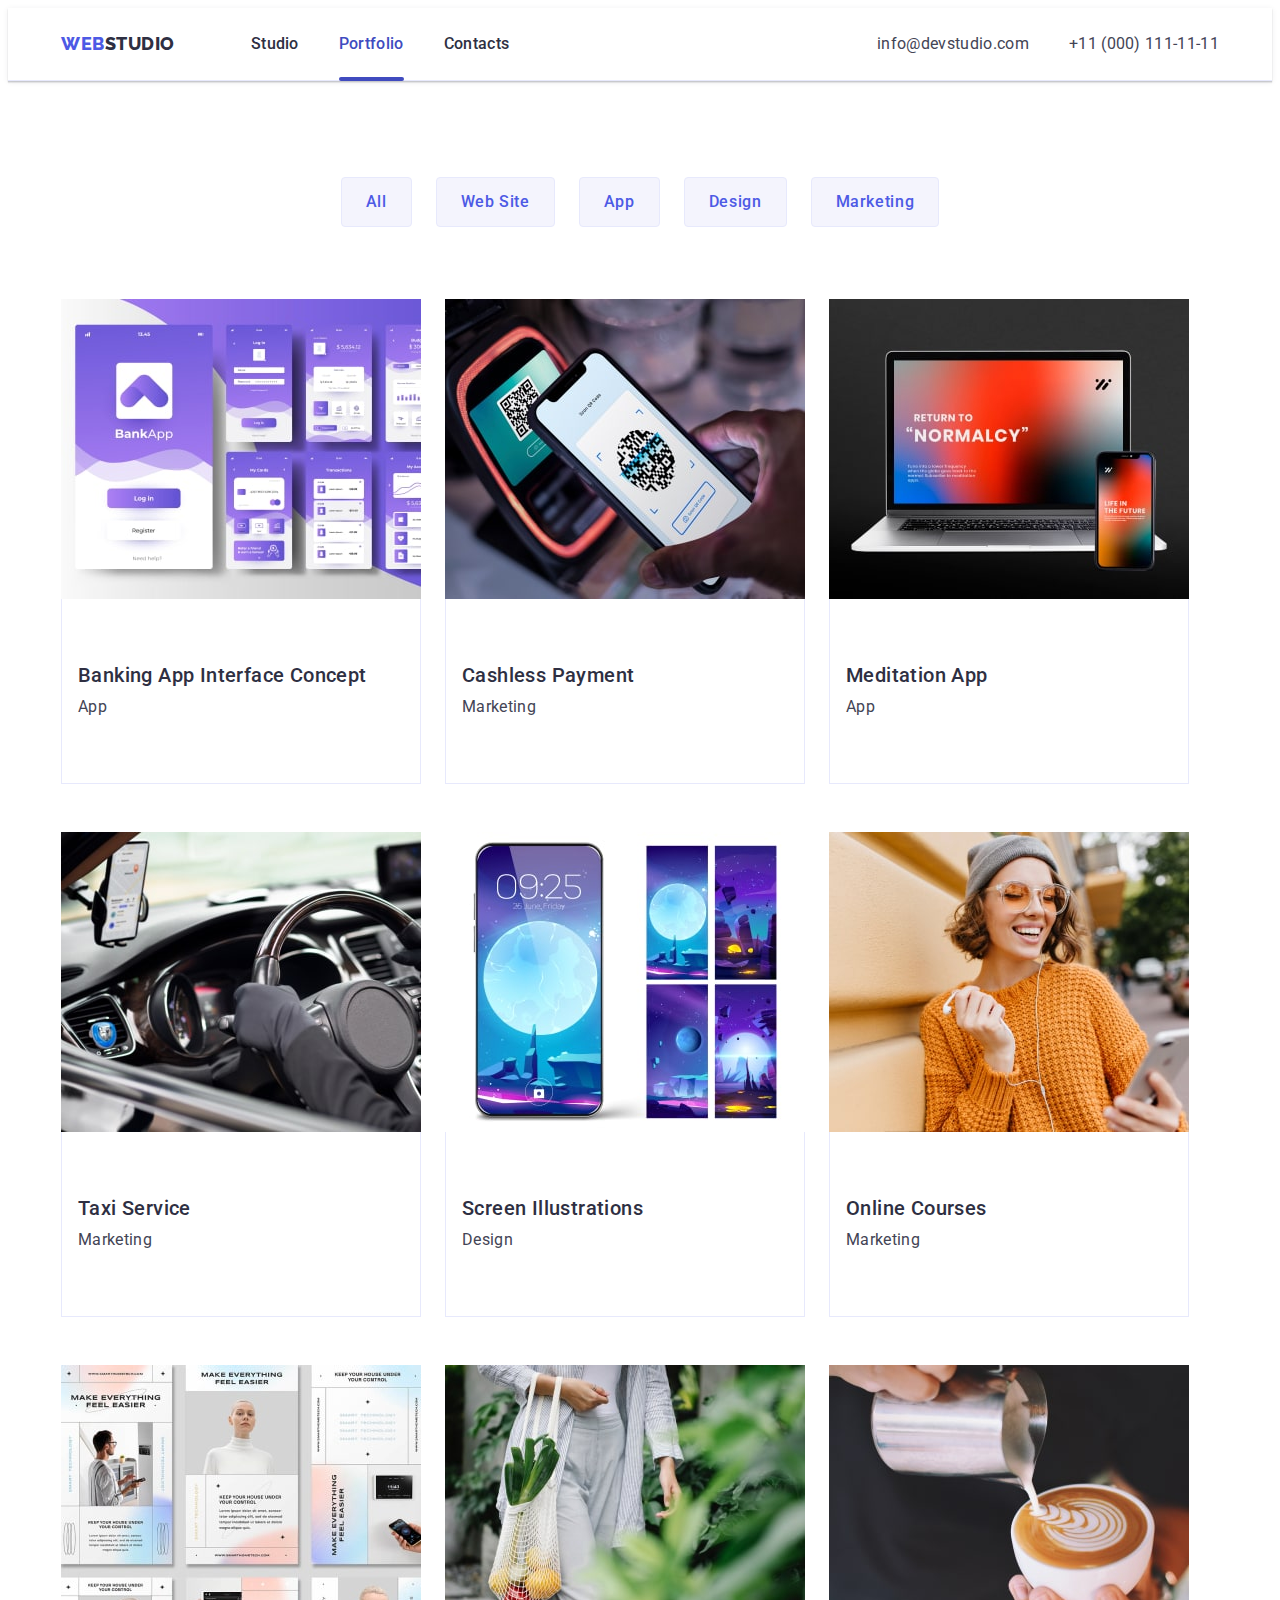
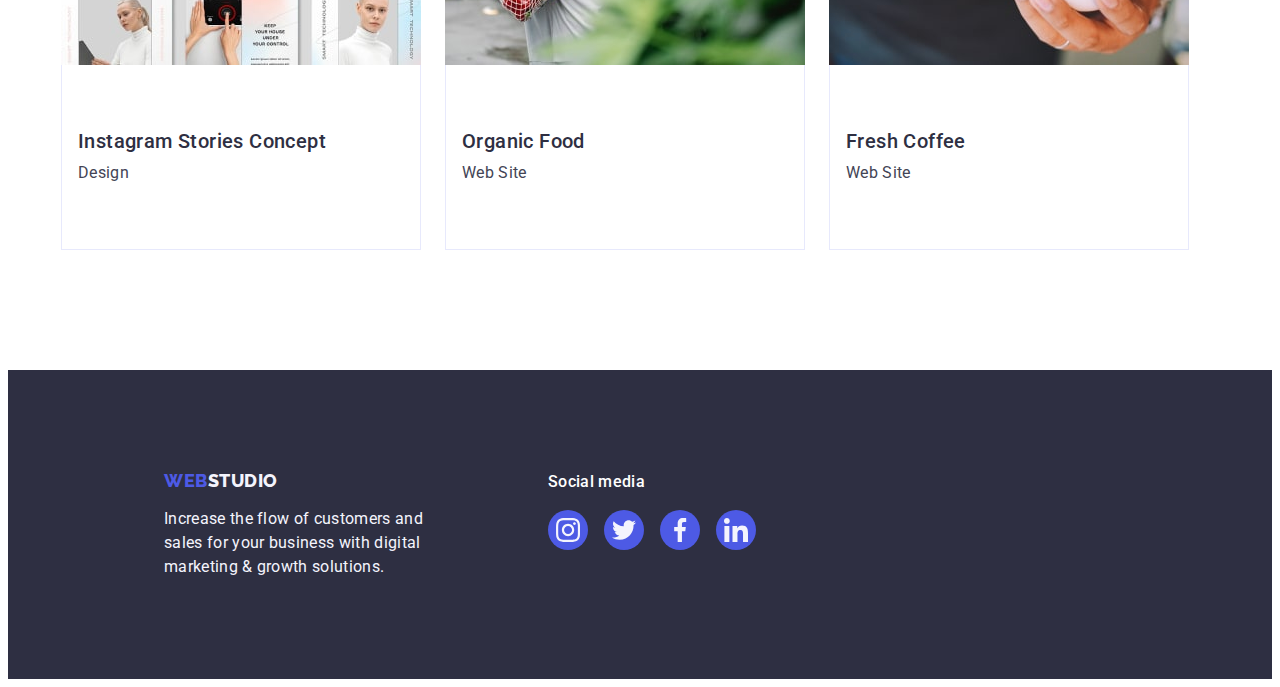
==== portfolio.html @ b650675a "Initial commit" ====
<!DOCTYPE html>
<html lang="en">
  <head>
    <meta charset="UTF-8" />
    <meta name="viewport" content="width=device-width, initial-scale=1.0" />
    <title>Portlofio</title>
    <link rel="preconnect" href="https://fonts.googleapis.com" />
    <link rel="preconnect" href="https://fonts.gstatic.com" crossorigin />
    <link
      rel="stylesheet"
      href="https://cdnjs.cloudflare.com/ajax/libs/modern-normalize/2.0.0/modern-normalize.min.css"
      integrity="sha512-4xo8blKMVCiXpTaLzQSLSw3KFOVPWhm/TRtuPVc4WG6kUgjH6J03IBuG7JZPkcWMxJ5huwaBpOpnwYElP/m6wg=="
      crossorigin="anonymous"
      referrerpolicy="no-referrer"
    />
    <link
      href="https://fonts.googleapis.com/css2?family=Montserrat:wght@400;700&family=Raleway:wght@800&family=Roboto:wght@400;500;700;900&display=swap"
      rel="stylesheet"
    />
    <link rel="stylesheet" href="css/styles.css" />
  </head>
  <body>
    <header class="page-header">
      <div class="container header-container">
        <!-- LOGO -->
        <nav class="header-nav">
          <a href="./index.html" class="link link-logo"
            >Web<span class="logo-style">Studio</span>
          </a>

          <!-- NAVIGATION -->

          <ul class="list list-nav">
            <li>
              <a href="./index.html" class="link list-nav-items">Studio</a>
            </li>
            <li>
              <a href="./portfolio.html" class="link current list-nav-items"
                >Portfolio</a
              >
            </li>
            <li><a href="" class="link list-nav-items">Contacts</a></li>
          </ul>
        </nav>
        <!-- CONTACTS -->
        <address class="header-address">
          <ul class="list list-contacts">
            <li>
              <a href="mailto:info@devstudio.com" class="link list-nav-items"
                >info@devstudio.com</a
              >
            </li>
            <li>
              <a href="tel:+110001111111" class="link list-nav-items"
                >+11 (000) 111-11-11</a
              >
            </li>
          </ul>
        </address>
      </div>
    </header>
    <main>
      <section class="portfolio-section">
        <div class="container">
          <h1 class="visually-hidden">Portfolio</h1>
          <ul class="list portfolio-list">
            <li><button type="button" class="portfolio-button">All</button></li>
            <li>
              <button type="button" class="portfolio-button">Web Site</button>
            </li>
            <li><button type="button" class="portfolio-button">App</button></li>
            <li>
              <button type="button" class="portfolio-button">Design</button>
            </li>
            <li>
              <button type="button" class="portfolio-button">Marketing</button>
            </li>
          </ul>

          <ul class="list portfolio-list-images">
            <li class="portfolio-list-images-item">
              <a href="" class="link portfolio-link">
                <div class="overlay-text-container">
                  <img
                    src="./images/imgcard-8-min.jpg"
                    alt="Banking App Interface Concept"
                    width="360"
                    height="300"
                  />
                  <p class="overlay">
                    14 Stylish and User-Friendly App Design Concepts · Task
                    Manager App · Calorie Tracker App · Exotic Fruit Ecommerce
                    App · Cloud Storage App
                  </p>
                </div>
                <div class="name-category">
                  <h2 class="portfolio-header">
                    Banking App Interface Concept
                  </h2>
                  <p class="portfolio-paragraph">App</p>
                </div>
              </a>
            </li>

            <li class="portfolio-list-images-item">
              <a href="" class="link portfolio-link">
                <div class="overlay-text-container">
                  <img
                    src="./images/imgcard-7-min.jpg"
                    alt="Cashless Payment"
                    width="360"
                    height="300"
                  />
                  <p class="overlay">
                    14 Stylish and User-Friendly App Design Concepts · Task
                    Manager App · Calorie Tracker App · Exotic Fruit Ecommerce
                    App · Cloud Storage App
                  </p>
                </div>
                <div class="name-category">
                  <h2 class="portfolio-header">Cashless Payment</h2>
                  <p class="portfolio-paragraph">Marketing</p>
                </div>
              </a>
            </li>

            <li class="portfolio-list-images-item">
              <a href="" class="link portfolio-link">
                <div class="overlay-text-container">
                  <img
                    src="./images/imgcard-6-min.jpg"
                    alt="Meditation App"
                    width="360"
                    height="300"
                  />
                  <p class="overlay">
                    14 Stylish and User-Friendly App Design Concepts · Task
                    Manager App · Calorie Tracker App · Exotic Fruit Ecommerce
                    App · Cloud Storage App
                  </p>
                </div>
                <div class="name-category">
                  <h2 class="portfolio-header">Meditation App</h2>
                  <p class="portfolio-paragraph">App</p>
                </div>
              </a>
            </li>

            <li class="portfolio-list-images-item">
              <a href="" class="link portfolio-link">
                <div class="overlay-text-container">
                  <img
                    src="./images/imgcard-5-min.jpg"
                    alt="Taxi Service"
                    width="360"
                    height="300"
                  />
                  <p class="overlay">
                    14 Stylish and User-Friendly App Design Concepts · Task
                    Manager App · Calorie Tracker App · Exotic Fruit Ecommerce
                    App · Cloud Storage App
                  </p>
                </div>
                <div class="name-category">
                  <h2 class="portfolio-header">Taxi Service</h2>
                  <p class="portfolio-paragraph">Marketing</p>
                </div>
              </a>
            </li>

            <li class="portfolio-list-images-item">
              <a href="" class="link portfolio-link">
                <div class="overlay-text-container">
                  <img
                    src="./images/imgcard-4-min.jpg"
                    alt="Screen Illustrations"
                    width="360"
                    height="300"
                  />
                  <p class="overlay">
                    14 Stylish and User-Friendly App Design Concepts · Task
                    Manager App · Calorie Tracker App · Exotic Fruit Ecommerce
                    App · Cloud Storage App
                  </p>
                </div>
                <div class="name-category">
                  <h2 class="portfolio-header">Screen Illustrations</h2>
                  <p class="portfolio-paragraph">Design</p>
                </div>
              </a>
            </li>

            <li class="portfolio-list-images-item">
              <a href="" class="link portfolio-link">
                <div class="overlay-text-container">
                  <img
                    src="./images/imgcard-3-min.jpg"
                    alt="Online Courses"
                    width="360"
                    height="300"
                  />
                  <p class="overlay">
                    14 Stylish and User-Friendly App Design Concepts · Task
                    Manager App · Calorie Tracker App · Exotic Fruit Ecommerce
                    App · Cloud Storage App
                  </p>
                </div>
                <div class="name-category">
                  <h2 class="portfolio-header">Online Courses</h2>
                  <p class="portfolio-paragraph">Marketing</p>
                </div>
              </a>
            </li>

            <li class="portfolio-list-images-item">
              <a href="" class="link portfolio-link">
                <div class="overlay-text-container">
                  <img
                    src="./images/imgcard-2-min.jpg"
                    alt="Instagram Stories Concept"
                    width="360"
                    height="300"
                  />
                  <p class="overlay">
                    14 Stylish and User-Friendly App Design Concepts · Task
                    Manager App · Calorie Tracker App · Exotic Fruit Ecommerce
                    App · Cloud Storage App
                  </p>
                </div>
                <div class="name-category">
                  <h2 class="portfolio-header">Instagram Stories Concept</h2>
                  <p class="portfolio-paragraph">Design</p>
                </div>
              </a>
            </li>

            <li class="portfolio-list-images-item">
              <a href="" class="link portfolio-link">
                <div class="overlay-text-container">
                  <img
                    src="./images/imgcard-1-min.jpg"
                    alt="Organic Food"
                    width="360"
                    height="300"
                  />
                  <p class="overlay">
                    14 Stylish and User-Friendly App Design Concepts · Task
                    Manager App · Calorie Tracker App · Exotic Fruit Ecommerce
                    App · Cloud Storage App
                  </p>
                </div>
                <div class="name-category">
                  <h2 class="portfolio-header">Organic Food</h2>
                  <p class="portfolio-paragraph">Web Site</p>
                </div>
              </a>
            </li>

            <li class="portfolio-list-images-item">
              <a href="" class="link portfolio-link">
                <div class="overlay-text-container">
                  <img
                    src="./images/imgcard-min.jpg"
                    alt="Fresh Coffee"
                    width="360"
                    height="300"
                  />
                  <p class="overlay">
                    14 Stylish and User-Friendly App Design Concepts · Task
                    Manager App · Calorie Tracker App · Exotic Fruit Ecommerce
                    App · Cloud Storage App
                  </p>
                </div>
                <div class="name-category">
                  <h2 class="portfolio-header">Fresh Coffee</h2>
                  <p class="portfolio-paragraph">Web Site</p>
                </div>
              </a>
            </li>
          </ul>
        </div>
      </section>
    </main>
    <footer class="page-footer">
      <div class="footer-container-main">
        <div class="footer-flexbox">
          <a href="./index.html" class="link link-logo link-logo-footer"
            >Web<span class="logo-style-footer">Studio</span></a
          >
          <p class="footer-text">
            Increase the flow of customers and sales for your business with
            digital marketing & growth solutions.
          </p>
        </div>

        <div class="socials-footer-container">
          <p class="footer-social-text">Social media</p>
          <ul class="footer-list">
            <li class="footer-list-item">
              <a
                class="footer-list-item-link"
                href="https://instagram.com"
                target="_blank"
              >
                <svg class="social-icon" width="24" height="24">
                  <use href="./images/icons.svg#icon-instagram"></use>
                </svg>
              </a>
            </li>
            <li class="footer-list-item">
              <a
                class="footer-list-item-link"
                href="https://twitter.com"
                target="_blank"
              >
                <svg class="social-icon" width="24" height="24">
                  <use href="./images/icons.svg#icon-twitter"></use>
                </svg>
              </a>
            </li>
            <li class="footer-list-item">
              <a
                class="footer-list-item-link"
                href="https://facebook.com"
                target="_blank"
              >
                <svg class="social-icon" width="24" height="24">
                  <use href="./images/icons.svg#icon-facebook"></use>
                </svg>
              </a>
            </li>
            <li class="footer-list-item">
              <a
                class="footer-list-item-link"
                href="https://linkedin.com"
                target="_blank"
              >
                <svg class="social-icon" width="24" height="24">
                  <use href="./images/icons.svg#icon-linkedin"></use>
                </svg>
              </a>
            </li>
          </ul>
        </div>
      </div>
    </footer>
  </body>
</html>
---- css/styles.css ----
:root {
    --main-text-color: #434455;
    --primary-font: "Roboto", sans-serif;
    --iris: #4D5AE5;
    --navyblue: #2E2F42;
    --slate: #434455;
    --white: #FFF;
    --cloud: #F4F4FD;
    --ocean: #404BBF;
    --lightslate: #8E8F99;
    --green: #31D0AA;
    --dairy: #FCFCFC;
    --navyblue-modal: rgba(46, 47, 66, 0.40);
    --cornflower: #E7E9FC;
}

body {
    font-family: "Roboto", sans-serif;
    color: #434455;
    background-color: var(--white);
}

h1, h2, h3, h4, h5, h6, p, ul, ol {
    padding: 0;
    margin: 0;
}


img {
    display: block;
}

.page-header {
    border-bottom: 1px solid #e7e9fc;
    box-shadow:  0px 2px 1px rgba(46, 47, 66, 0.08), 0px 1px 1px rgba(46, 47, 66, 0.16), 0px 1px 6px rgba(46, 47, 66, 0.08);
}

.container { 
    max-width: 1158px;
    padding-left:  15px;
    padding-right:  15px;
    margin-left: auto;  
    margin-right:  auto;
    padding: 0 15px;
    }

    .abilities-container-main {
        
    }

    .visually-hidden {
        position: absolute;
        width: 1px;
        height: 1px;
        margin: -1px;
        border: 0;
        padding: 0;
        white-space: nowrap;
        clip-path: inset(100%);
        clip: rect(0 0 0 0);
        overflow: hidden;
    }

    .header-container {
        display: flex;

        align-items: center;
        justify-content: space-between;
        padding: 0 15px;

    }
    .header-address {
        gap: 40px;
    }
    .list-nav-items {
        padding: 24px 0;
        transition:  color 250ms cubic-bezier(0.4, 0, 0.2, 1);
    }
    
button {
    font-family: "Roboto", sans-serif;
}
.link {
    text-decoration: none;
    display: inline-block;
}
address {
    font-style: normal;
}
.list {
    list-style: none;
}

button {
    cursor: pointer;
   
}

nav {
    display: flex;
    align-items: center;
}

.hero-button:hover, .hero-button:focus {
    background-color: var(--ocean);
 
    transition-timing-function: cubic-bezier(0.4, 0, 0.2, 1);
}



footer {
    background-color: var(--navyblue);
}


.link-logo {
    display: inline-block;
    font-family: "Raleway", sans-serif;
    color: var(--iris);
    text-transform: uppercase;
    font-size: 18px;
    font-weight: 800;
    line-height: 1.17;
    letter-spacing: 0.03em;
    margin-right: 76px;
    transition: color 250ms cubic-bezier(0.4, 0, 0.2, 1);
}

.link-logo:hover, .link-logo:focus {
    color: var(--ocean);
    
}
.logo-style {
    color: var(--navyblue);
}
.list-nav .link{
    color: var(--navyblue);
    font-size: 16px;
    line-height: 1.5;
    letter-spacing: 0.02em;
    font-weight: 500;
}



.list-nav {
        display: flex;
        align-items: center;
        gap: 40px;
        padding-left: 0; 
       
 
    
}

.list-contacts .link {
    color: var(--slate);
    line-height: 1.5;
    letter-spacing: 0.02em;
}

.link:active{
    color: var(--ocean);
}

.list-nav-items:hover, .list-nav-items:focus{
    color: var(--ocean);
    transition: 250ms;
    transition-timing-function: cubic-bezier(0.4, 0, 0.2, 1);

}

.hero {
    background-color: var(--navyblue);
    background-image: linear-gradient(rgba(46, 47, 66, 0.70),rgba(46, 47, 66, 0.70)),
    url(../images/hero-background.jpg);
    background-repeat: no-repeat;
    background-position: center;
    background-size: cover;
    max-width: 1440px;
    display: flex;
    margin: 0 auto;
    padding: 188px 0;
}
.hero-text {
    color: var(--white);
    font-size: 56px;
    line-height: 1.07;
    letter-spacing: 0.02em;
    text-align: center;
    width: 496px;
    padding-bottom: 48px;
    max-width: 496px;
}

.hero-button {
    color: var(--white);
    background-color: var(--iris);
    font-weight: 500;
    line-height: 1.5;
    letter-spacing: 0.04em;
    font-size: 16px;
    display: block;
padding: 16px 32px;
    margin-left: auto;
    margin-right: auto;
    min-width: 169px;
    height: 56px;
    border: none; 
    border-radius: 4px; 
    transition:  background-color 250ms cubic-bezier(0.4, 0, 0.2, 1); ;
   
    
}

.section-abilities {
    padding: 120px 0;
}
.abilities-list {
    display: flex;
    gap: 24px;
    flex-wrap: wrap;

}

.abilities-list-item {
    flex-basis: calc((100% - 72px) / 4);
}

.main-header {
    color: var(--navyblue);
    font-size: 20px;
    line-height: 1.2;
    letter-spacing: 0.02em;
    font-weight: 500;
    margin-bottom: 8px;
    
}
.list-contacts {

        display: flex;
        align-items: center;
        gap: 40px;
    
    
}

.list-item {
    background-color: var(--white);
    border-radius: 0px 0px 4px 4px; 
    box-shadow: 0px 2px 1px 0px rgba(46, 47, 66, 0.08), 0px 1px 1px 0px rgba(46, 47, 66, 0.16), 0px 1px 6px 0px rgba(46, 47, 66, 0.08);
}

.section-photos {
    padding-bottom: 120px;
}

.photo-list {
    display: flex;
    flex-wrap: wrap;
    gap: 24px;
}
.main-text {
    color: var(--slate);
    font-size: 16px;
    line-height: 1.5;
    letter-spacing: 0.02em;
}

.h-two-headers {
    color: var(--navyblue);
    font-size: 36px;
    line-height: 1.11;
    letter-spacing: 0.02em;
    text-align: center;
    text-transform: capitalize;
    font-weight: 700;
    margin-bottom: 72px;
}

.our-team {
    background-color: var(--cloud);
    padding: 120px 0;
}

.h-our-team {
}

.our-team-list{
    display: flex;
    flex-wrap: wrap;
    gap: 24px;
    flex-basis: calc((100% - 72px) / 4);
}

.name-role {
    padding: 32px 0;
   
}
.our-team-card-names {
    color: var(--navyblue);
    font-size: 20px;
    line-height: 1.2;
    letter-spacing: 0.02em;
    text-align: center;
    font-weight: 500;
    margin-bottom: 8px
}
.our-team-card-role {
    color: var(--slate);
    font-size: 16px;
    line-height: 1.5;
    letter-spacing: 0.02em;
    text-align: center;
}

.footer-text {
    color: var(--cloud);
    font-size: 16px;
    
    line-height: 1.5;
    letter-spacing: 0.02em;
    width: 264px;
 
}

.footer-social-text {
    color: var(--white);
    font-size: 16px;
    font-weight: 500;
    line-height: 1.5;
    letter-spacing: 0.02em;
    margin-bottom: 16px;
}

.page-footer {
    padding-top: 101.5px;
    justify-content: flex-start;
    padding: 100px 0;
   
}

.link-logo-footer {
    display: inline-block;
    margin-bottom: 16px;
}

.footer-container{
    display: flex;
 
}

.footer-container-main {
    display: flex;
    align-items: baseline;
    margin-right: 120px;
    margin-left: 156px;

}
.logo-style-footer {
    color: var(--cloud);
    font-family: "Raleway", sans-serif;
    font-weight: 800;
}

.portfolio-button {
    background-color: var(--cloud);
    color: var(--iris);
    font-size: 16px;
    line-height: 1.5;
    letter-spacing: 0.04em;
    font-weight: 500;
    padding: 12px 24px;
justify-content: center;
align-items: center;
border: 1px solid #e7e9fc;
border-radius: 4px; 
transition: color 250ms cubic-bezier(0.4, 0, 0.2, 1), background-color 250ms cubic-bezier(0.4, 0, 0.2, 1), border-color 250ms cubic-bezier(0.4, 0, 0.2, 1), box-shadow 250ms cubic-bezier(0.4, 0, 0.2, 1);

}

.portfolio-button:hover , .portfolio-button:focus{
    color: var(--white);
    background-color: var(--ocean);
    border: 1px solid transparent;
    box-shadow: 0px 2px 2px 0px rgba(0, 0, 0, 0.12), 0px 2px 1px 0px rgba(0, 0, 0, 0.08), 0px 3px 1px 0px rgba(0, 0, 0, 0.10);
}
.portfolio-header {
    color: var(--navyblue);
    font-size: 20px;
    font-weight: 500;
    line-height: 1.2;
    letter-spacing: 0.02em;
    margin-top: 32px;
    margin-bottom: 8px;
 
}

.portfolio-paragraph {
    color: var(--slate);
    font-size: 16px;
    line-height: 1.5;
    letter-spacing: 0.02em;
    margin-bottom: 32px;
}

.portfolio-section {
    padding-top: 96px; padding-bottom: 120px;
}


.portfolio-list {
    display: flex;
    gap: 24px;
    justify-content: center;
    margin-bottom: 72px;
}

.name-category {
    padding: 32px 16px;
    border: 1px solid #e7e9fc; 
    border-top: none; 
}
.portfolio-list-images {
    display: flex;
    flex-wrap: wrap;
    flex-basis: calc((100% - 144px) / 9);
    gap: 24px;
    row-gap: 48px; 
}

.customers-list {
    display: flex;
    align-content: center;
    justify-content: center;
    gap: 24px;
    list-style: none;

}

.customers-list-item {
    width: calc((100% - 120px) / 6);
    height: 88px;
}

.icon-box {
    display: flex;
    align-items: center;
    justify-content: center;
    border-radius: 4px;
    border: 1px solid var(--lightslate);
    padding: 16px 32px;
    transition: 250ms;
    width: 100%;
    color: #8e8f99;
    height: 100%;
    transition: border-color 250ms cubic-bezier(0.4, 0, 0.2, 1), color 250ms cubic-bezier(0.4, 0, 0.2, 1) ;
    
}




.icon-box:hover {
    border-color: var(--ocean);
    color: #404bbf;
 
  
}

.icon-box:focus {
    border-color: var(--ocean);
    color: #404bbf;
}
.svg-icon {
    fill: currentColor;
    transition: 250ms;
}

.customers-section {
    padding-top: 120px;
    padding-bottom: 120px;
}

.social-icon-list {
    display: flex;
    list-style: none;
    justify-content: center;
    align-items: center;
    gap: 24px;
    padding-top: 8px;

}

.list-item {
    list-style: none;
}
.social-icon-list-item {
    width: 40px;
    height: 40px;
}

.social-icon-list-link{
    display: flex;
    width: 100%;
height: 100%;
align-items: center;
justify-content: center;
border-radius: 50%;
background-color: var(--iris);
  transition: 250ms;
  transition-property: background-color;
}

.social-icon {

  fill: var(--cloud);
}

.social-icon-list-link:hover, .social-icon-list-link:focus {
    background-color: var(--ocean);
    transition-timing-function: cubic-bezier(0.4, 0, 0.2, 1);

  
}

.footer-list-item-link:hover, .footer-list-item-link:focus {
    background: var(--green);
    transition-timing-function: cubic-bezier(0.4, 0, 0.2, 1);
}

.abilities-container {
    display: flex;
        align-items: center;
        justify-content: center;
    position: relative;
    border-radius: 4px;
    background-color: var(--cloud);
    width: 264px;
    height: 112px;
    margin-bottom: 8px;
    gap: 24px;
}

.abilities-icon {
    position: absolute;
    top: 50%;
    left: 50%;
    transform: translate(-50%, -50%);
}

.list-nav .current {
    position: relative;
    color: var(--ocean, #404BBF);
}

.list-nav-items.current::after{
    content: "";
    display: block;
    width: 100%;
    height: 4px;
    
    border-radius: 2px;
    background-color: var(--ocean);
     
    position: absolute;
    bottom: -1px;
    left: 0;
  

     
}

.socials-footer-container {
    display: flex;
    flex-direction: column;
}

.footer-list {
    display: flex;
    list-style: none;
    
    gap: 16px;
}
.footer-flexbox{

   margin-right: 120px;
}

.footer-list-item {
    width: 40px;
    height: 40px;

}

.footer-list-item-link {
    display: flex;
    width: 100%;
    align-items: center;
    justify-content: center;
    height: 100%;
    background-color: var(--iris);
    border-radius: 50%;
    transition: background-color 250ms cubic-bezier(0.4, 0, 0.2, 1);
}
.footer-social-text {
    color: var(--white, #FFF);

/* Body Medium */
font-family: Roboto;
font-size: 16px;
font-style: normal;
font-weight: 500;
line-height: 1.5; /* 150% */
letter-spacing: 0.02em;

}

.overlay-text-container {
    position: relative;
    overflow: hidden;
    
}

.overlay {
    position: absolute;
    
    top: 0;
    padding: 40px 32px;;
    left: 0;
    width: 100%;
    height: 100%;
    background-color: var(--iris);
    color: var(--cloud, #F4F4FD);
    transform: translateY(100%);
    font-family: Roboto;
    font-size: 16px;
    font-style: normal;
    font-weight: 400;
    line-height: 1.5; /* 150% */
    letter-spacing: 0.02em;
    transition: transform 250ms cubic-bezier(0.4, 0, 0.2, 1);
}

.portfolio-link:hover .overlay {
    transform: translateY(0);
}

.portfolio-link:focus .overlay {
    transform: translateY(0);
}
.portfolio-link {
    display: block;
    transition: box-shadow 250ms cubic-bezier(0.4, 0, 0.2, 1);
}
.portfolio-link:hover, .portfolio-link:focus {
    box-shadow: 0px 2px 1px 0px rgba(46, 47, 66, 0.08), 0px 1px 1px 0px rgba(46, 47, 66, 0.16), 0px 1px 6px 0px rgba(46, 47, 66, 0.08);
}

.portfolio-list-images-item {}

/* Modal Window */

.backdrop {
    position: fixed;
    top: 0;
    left: 0;
    width: 100%;
    height: 100%;
    background-color: var(--navyblue-modal);
    transition: opacity 250ms cubic-bezier(0.4, 0, 0.2, 1), visibility 250ms cubic-bezier(0.4, 0, 0.2, 1);
}

.backdrop.is-hidden {
    opacity: 0;
    pointer-events: none;
    visibility: hidden;
}

.backdrop.is-hidden .modal {
    transform: translate(-50%, -70%);
    opacity: 0;
}
.modal {
    width: 408px;
    min-height: 584px;
    position: absolute;
    top: 50%;
    left: 50%;
    opacity: 1;
    transform: translate(-50%, -50%) scale(1);
    border-radius: 4px;
    background: var(--dairy);
    transition: transform 250ms cubic-bezier(0.4, 0, 0.2, 1) ;
    box-shadow: 0px 1px 1px rgba(0, 0, 0, 0.14), 0px 1px 3px rgba(0, 0, 0, 0.12), 0px 2px 1px rgba(0, 0, 0, 0.2); 


}

.circle-button {
    display: flex;
    align-items: center;
    justify-content: center;
    position: absolute;
    top: 24px;
    right: 24px;
    background-color: var(--cornflower);
    border: 1px rgba(0, 0, 0, 0.10);;
    width: 24px;
height: 24px;
border-radius: 50%;

}
.modal-btn {
    display: flex;
    align-items: center;
    justify-content: center;
    position: absolute;
    top: 24px;
    right: 24px;
    width: 24px;
    height: 24px;
    border-radius: 50%;
    background-color: #e7e9fc;
    border: 1px solid rgba(0,0,0,0.1);
    padding: 0;
    cursor: pointer;
    transition: background-color 250ms cubic-bezier(0.4, 0, 0.2, 1), border 250ms cubic-bezier(0.4, 0, 0.2, 1); 
}




.modal-btn:hover , .modal-btn:focus {
    background-color: var(--ocean);
    border: none;
} 

.modal-btn-icon {
    transition: fill 250ms cubic-bezier(0.4, 0, 0.2, 1);;
}
.modal-btn:hover .modal-btn-icon , .modal-btn:focus .modal-btn-icon{
    fill: #FFF;
}
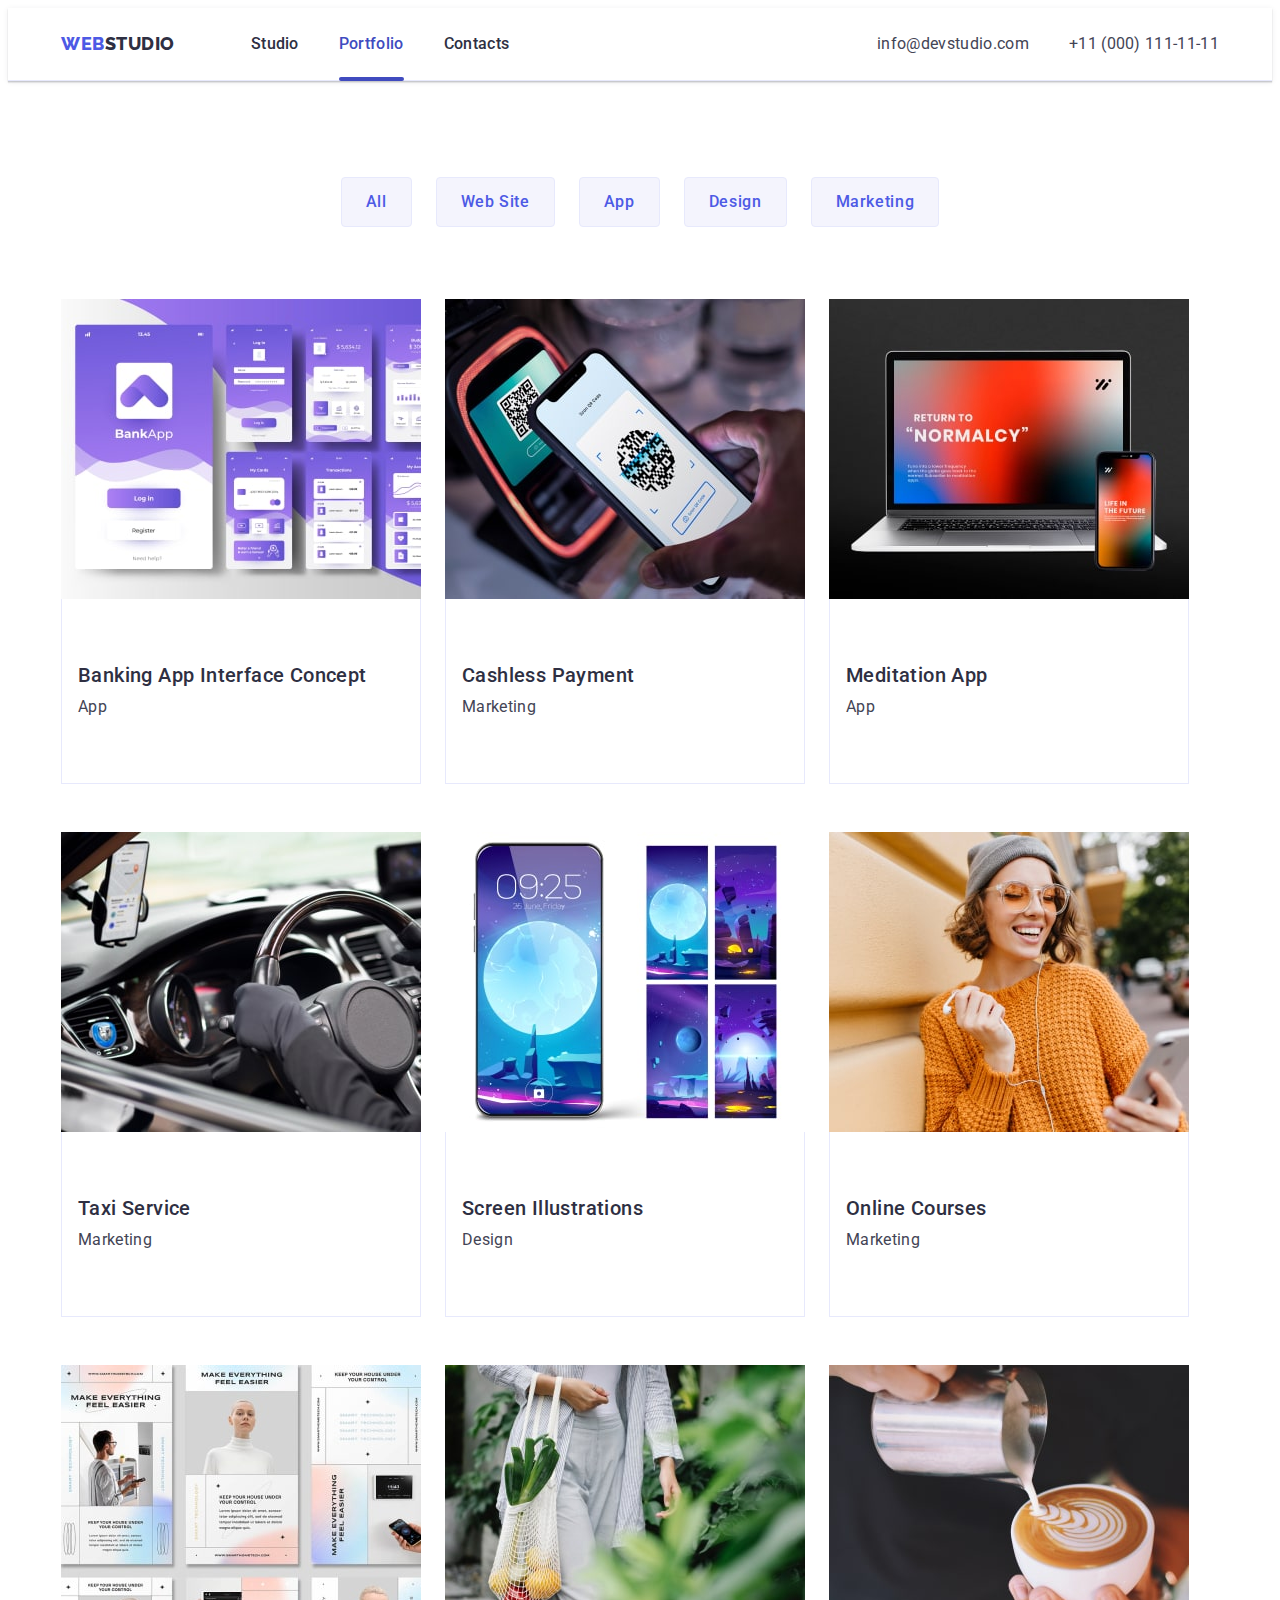
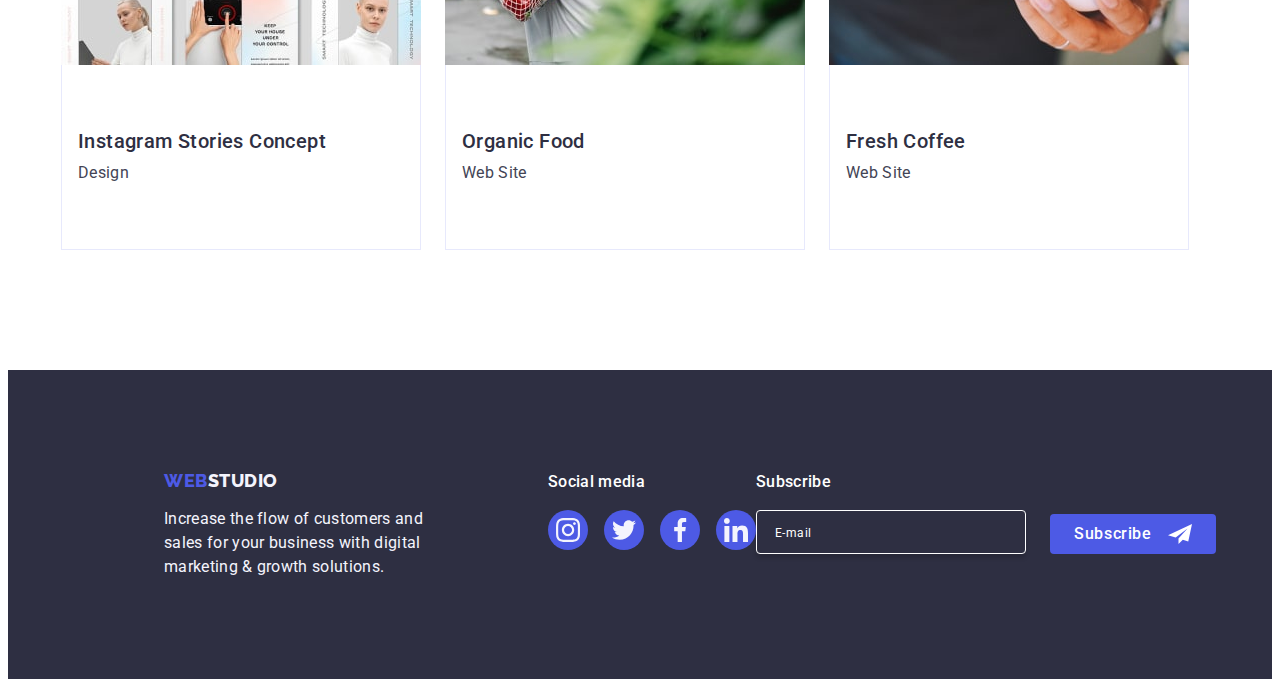
==== commit 8e8ca837: "forms made" ====
--- a/portfolio.html
+++ b/portfolio.html
@@ -342,6 +342,27 @@
             </li>
           </ul>
         </div>
+        <form class="footer-form" name="footer-form">
+          <div>
+            <label class="label-footer"
+              >Subscribe
+              <input
+                class="input-footer"
+                type="email"
+                placeholder="E-mail"
+                id="form-input-footer"
+              />
+            </label>
+          </div>
+          <div>
+            <button class="footer-form-button" type="submit">
+              Subscribe
+              <svg class="telegram-icon-svg" width="24" height="24">
+                <use href="./images/icons.svg#telegram-icon"></use>
+              </svg>
+            </button>
+          </div>
+        </form>
       </div>
     </footer>
   </body>
--- a/css/styles.css
+++ b/css/styles.css
@@ -742,4 +742,248 @@
 }
 .modal-btn:hover .modal-btn-icon , .modal-btn:focus .modal-btn-icon{
     fill: #FFF;
-}+}
+
+.footer-form-button {
+    display: flex;
+    border: none;
+    padding: 8px 24px;
+justify-content: center;
+align-items: center;
+gap: 16px;
+border-radius: 4px;
+background: var(--iris, #4D5AE5);
+color: var(--white, #FFF);
+text-align: center;
+
+/* Button Text */
+font-family: Roboto;
+font-size: 16px;
+font-style: normal;
+font-weight: 500;
+line-height: 24px; /* 150% */
+letter-spacing: 0.64px;
+
+}
+
+.label-footer {
+    color: var(--white, #FFF);
+
+/* Body Medium */
+font-family: Roboto;
+font-size: 16px;
+font-style: normal;
+font-weight: 500;
+line-height: 24px; /* 150% */
+letter-spacing: 0.32px;
+display: flex;
+flex-direction: column;
+}
+
+.input-footer {
+    border-radius: 4px;
+    margin-top: 16px;
+border: 1px solid var(--white, #FFF);
+box-shadow: 0px 4px 4px 0px rgba(0, 0, 0, 0.15);
+background: transparent;
+    width: 264px;
+height: 40px;
+
+}
+
+.input-footer::placeholder {
+    color: var(--white, #FFF);
+font-family: Roboto;
+font-size: 12px;
+font-style: normal;
+font-weight: 400;
+line-height: 24px; /* 200% */
+letter-spacing: 0.48px;
+padding-left: 16px;
+padding-top: ;
+}
+
+.footer-form {
+    margin-left: auto;
+    display: flex;
+    align-items: flex-end;
+    gap: 24px;
+}
+
+.modal-h {
+    color: var(--navyblue, #2E2F42);
+text-align: center;
+margin-bottom: 16px;
+display: flex;
+align-items: center;
+justify-content: center;
+
+/* Body Medium */
+font-family: Roboto;
+font-size: 16px;
+font-style: normal;
+font-weight: 500;
+line-height: 1.5; /* 150% */
+letter-spacing: 0.32px;
+}
+
+.modal-form-input {
+  
+    border-radius: 4px;
+    border: 1px solid var(--navyblue-modal, rgba(46, 47, 66, 0.40));
+    width: 100%;
+height: 40px;
+margin-top: 4px;
+margin-bottom: 8px;
+padding-left: 38px;
+transition: border-color 250ms cubic-bezier(0.4, 0, 0.2, 1);
+
+}
+
+.modal-form-input:focus {
+    border-color: var(--iris);
+    outline: none;
+}
+.modal-form-textarea {
+    width: 100%;
+    height: 120px;
+    padding-left: 16px;
+    
+    padding-top: 8px;
+    border-radius: 4px;
+    margin-top: 4px;
+    font-size: 12px;
+    margin-bottom: 16px;
+    transition: border-color 250ms cubic-bezier(0.4, 0, 0.2, 1);
+
+line-height: 14px; /* 116.667% */
+letter-spacing: 0.48px;
+    border: 1px solid var(--navyblue-modal, rgba(46, 47, 66, 0.40));
+    resize: none;
+}
+
+.modal-form-textarea:focus {
+    border-color: var(--iris);
+
+    outline: none;
+}
+.modal-form-textarea::placeholder {
+    color: var(--navyblue-modal, rgba(46, 47, 66, 0.40));
+
+}
+.modal-form-container {
+    padding: 24px;
+    padding-top: 72px;
+}
+
+.modal-form-label {
+    margin-bottom: 4px;
+    color: var(--lightslate, #8E8F99);
+
+/* Small Text */
+
+font-size: 12px;
+
+
+line-height: 14px; /* 116.667% */
+letter-spacing: 0.48px;
+}
+
+.modal-form-icon {
+    position: absolute;
+    top: 50%;
+    left: 0;
+   transform: translateX(16px) translateY(-50%);
+   pointer-events: none;
+   transition: fill 250ms cubic-bezier(0.4, 0, 0.2, 1);;
+    
+}
+
+.modal-form-field {
+    position: relative;
+}
+.modal-form-desc {
+    color: var(--lightslate, #8E8F99);
+
+/* Small Text */
+font-family: Roboto;
+font-size: 12px;
+line-height: 14px; /* 116.667% */
+letter-spacing: 0.48px;
+}
+.privacy-link {
+    color: var(--iris, #4D5AE5);
+
+/* Link Text */
+font-family: Roboto;
+font-size: 12px;
+line-height: 16px;
+letter-spacing: 0.48px;
+text-decoration-line: underline;
+}
+
+.modal-form-agreement {
+    align-items: center;
+    justify-content: center;
+   
+}
+
+.modal-form-button {
+    display: block;
+    margin-top: 24px;
+    margin-left: auto;
+    margin-right: auto;
+    border-radius: 4px;
+background: var(--iris, #4D5AE5);
+box-shadow: 0px 4px 4px 0px rgba(0, 0, 0, 0.15);
+padding: 16px 32px;
+border: none;
+color: var(--white);
+font-family: Roboto;
+font-size: 16px;
+font-weight: 500;
+line-height: 24px; /* 150% */
+letter-spacing: 0.64px;
+text-align: center;
+transition:  background-color 250ms cubic-bezier(0.4, 0, 0.2, 1); 
+
+}
+
+.modal-form-button:hover, .modal-form-button:focus {
+    background-color: var(--ocean);
+ 
+}
+
+.modal-form-input:focus + .modal-form-icon {
+    fill: var(--iris);
+
+    outline: none;
+}
+
+.checkbox-modal {
+   
+}
+
+.agreement-checkbox {
+    display: inline-flex;
+    align-items: center;
+    justify-content: center;
+    border: 1px solid var(--navyblue-modal);
+    border-radius: 2px;
+    width: 16px;
+height: 16px;
+color: transparent;
+margin-right: 5px;
+transition:  background-color 250ms cubic-bezier(0.4, 0, 0.2, 1), border-color cubic-bezier(0.4, 0, 0.2, 1) , color cubic-bezier(0.4, 0, 0.2, 1); 
+}
+
+.agreement-checkbox-item {
+   fill: currentColor;
+}
+
+input[type="checkbox"]:checked + .agreement-checkbox {
+    border-color: var(--ocean);
+    background-color: var(--ocean);
+    color: var(--white);
+}
+
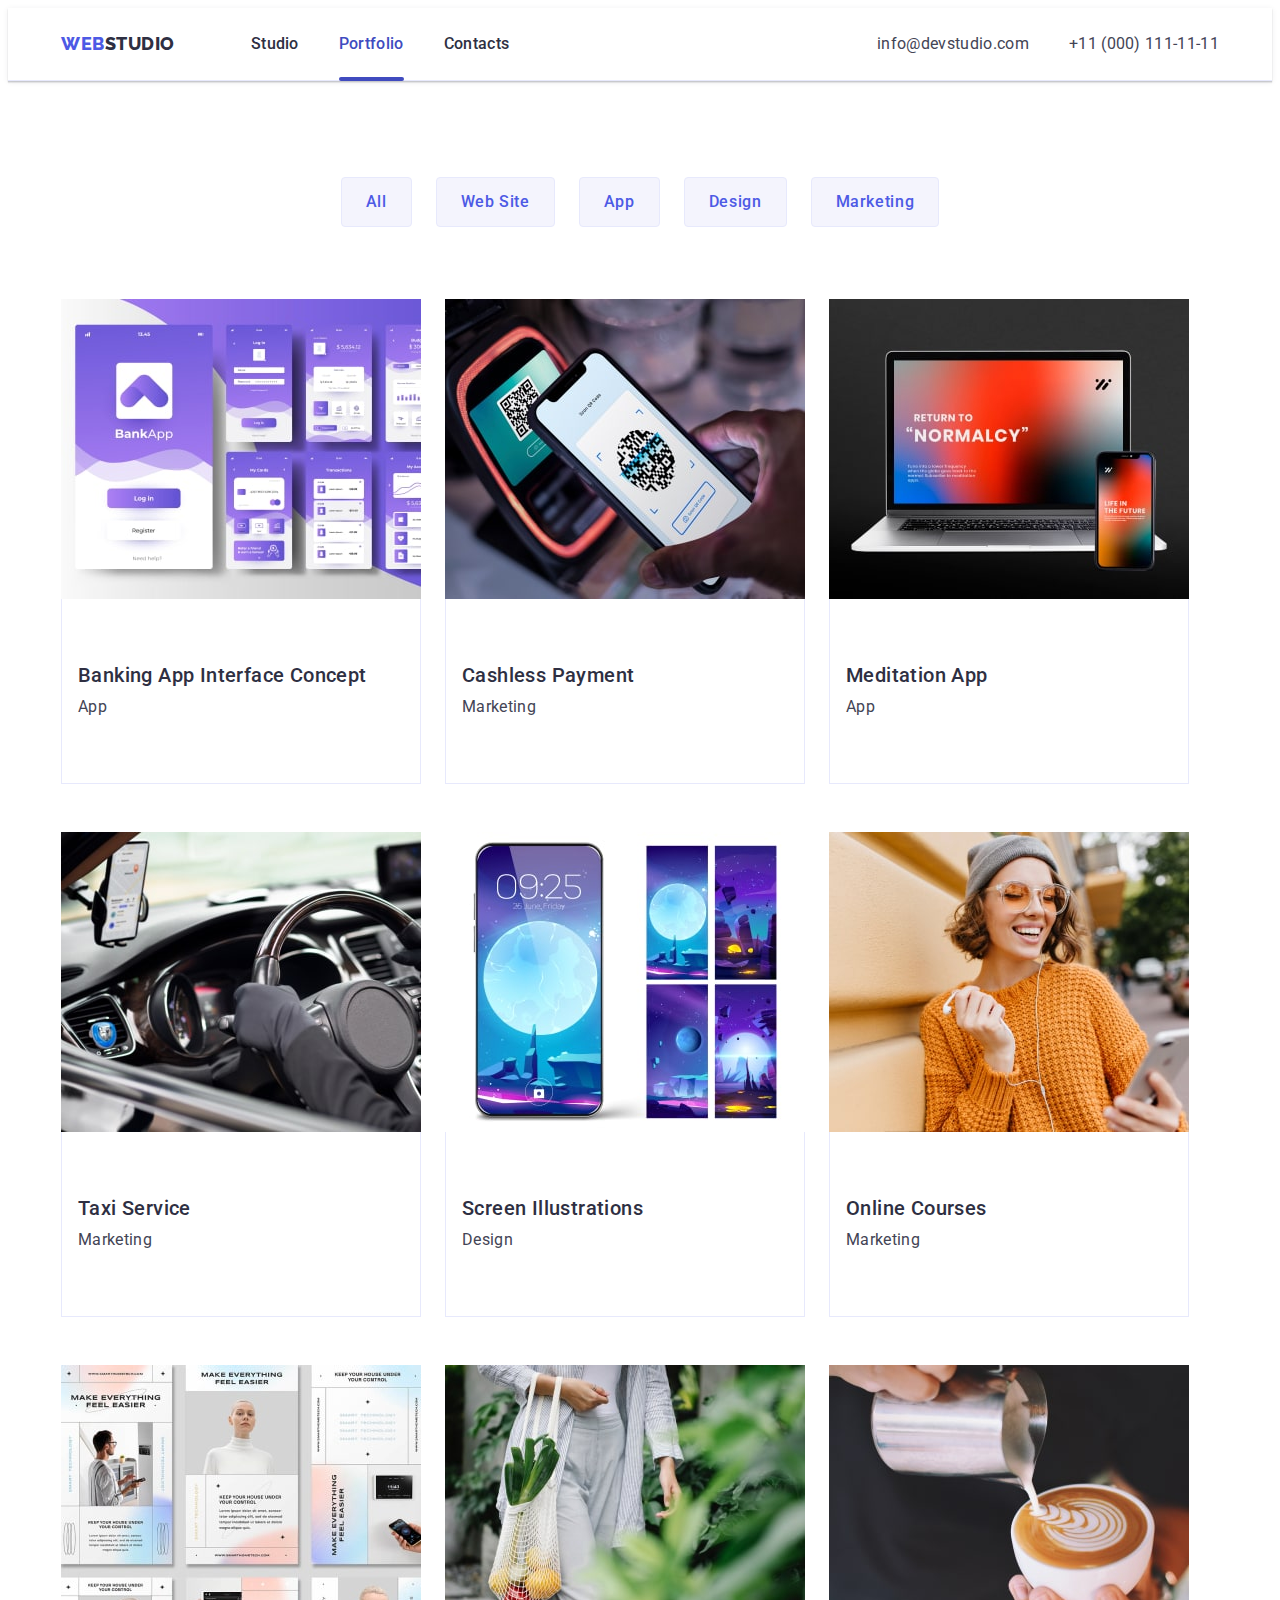
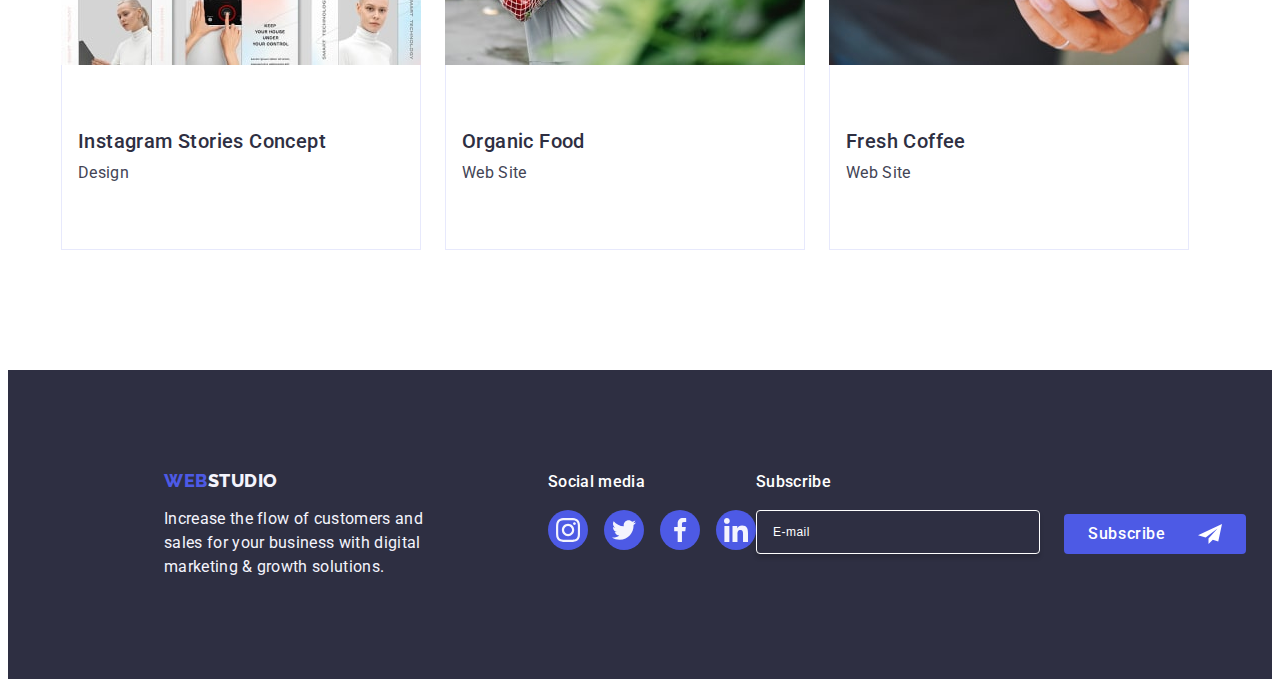
==== commit 08748b91: "fixed bcs of autocheck" ====
--- a/portfolio.html
+++ b/portfolio.html
@@ -342,27 +342,27 @@
             </li>
           </ul>
         </div>
-        <form class="footer-form" name="footer-form">
-          <div>
-            <label class="label-footer"
-              >Subscribe
+        <div class="footer-form">
+          <p class="label-footer">Subscribe</p>
+
+          <form class="footer-form-tag">
+            <label class="footer-label">
               <input
                 class="input-footer"
                 type="email"
                 placeholder="E-mail"
+                name="user_email_subscribe"
                 id="form-input-footer"
               />
+              <button class="footer-form-button" type="submit">
+                Subscribe
+                <svg class="telegram-icon-svg" width="24" height="24">
+                  <use href="./images/icons.svg#telegram-icon"></use>
+                </svg>
+              </button>
             </label>
-          </div>
-          <div>
-            <button class="footer-form-button" type="submit">
-              Subscribe
-              <svg class="telegram-icon-svg" width="24" height="24">
-                <use href="./images/icons.svg#telegram-icon"></use>
-              </svg>
-            </button>
-          </div>
-        </form>
+          </form>
+        </div>
       </div>
     </footer>
   </body>
--- a/css/styles.css
+++ b/css/styles.css
@@ -594,6 +594,11 @@
 
 }
 
+.footer-label {
+    display: flex;
+    align-items: flex-end;
+}
+
 .footer-list-item-link {
     display: flex;
     width: 100%;
@@ -747,35 +752,33 @@
 .footer-form-button {
     display: flex;
     border: none;
+    min-width: 165px;
+    height: 40px;
     padding: 8px 24px;
+    margin-left: 24px;
+    cursor: pointer;
 justify-content: center;
 align-items: center;
 gap: 16px;
 border-radius: 4px;
-background: var(--iris, #4D5AE5);
+background-color: var(--iris, #4D5AE5);
 color: var(--white, #FFF);
 text-align: center;
-
-/* Button Text */
-font-family: Roboto;
+font-family: "Roboto", sans-serif;
 font-size: 16px;
-font-style: normal;
 font-weight: 500;
-line-height: 24px; /* 150% */
-letter-spacing: 0.64px;
+line-height: 1.5; /* 150% */
+letter-spacing: 0.04em;
 
 }
 
 .label-footer {
     color: var(--white, #FFF);
-
-/* Body Medium */
-font-family: Roboto;
-font-size: 16px;
-font-style: normal;
-font-weight: 500;
-line-height: 24px; /* 150% */
-letter-spacing: 0.32px;
+    font-weight: 500;
+    font-size: 16px;
+    line-height: 1.5; 
+    letter-spacing: 0.02em;
+
 display: flex;
 flex-direction: column;
 }
@@ -785,29 +788,28 @@
     margin-top: 16px;
 border: 1px solid var(--white, #FFF);
 box-shadow: 0px 4px 4px 0px rgba(0, 0, 0, 0.15);
-background: transparent;
+background-color: transparent;
     width: 264px;
+    color: var(--white, #FFF);
 height: 40px;
+font-size: 12px;
+line-height: 1.5;
+letter-spacing: 0.04em;
+padding-left: 16px;
 
 }
 
 .input-footer::placeholder {
     color: var(--white, #FFF);
-font-family: Roboto;
-font-size: 12px;
-font-style: normal;
-font-weight: 400;
-line-height: 24px; /* 200% */
-letter-spacing: 0.48px;
-padding-left: 16px;
-padding-top: ;
+
+
 }
 
 .footer-form {
     margin-left: auto;
-    display: flex;
-    align-items: flex-end;
-    gap: 24px;
+
+.telegram-icon-svg {
+    margin-left: 16px;
 }
 
 .modal-h {
@@ -987,3 +989,7 @@
     color: var(--white);
 }
 
+.footer-form-tag {
+    display: flex;
+    gap: 24px;
+}
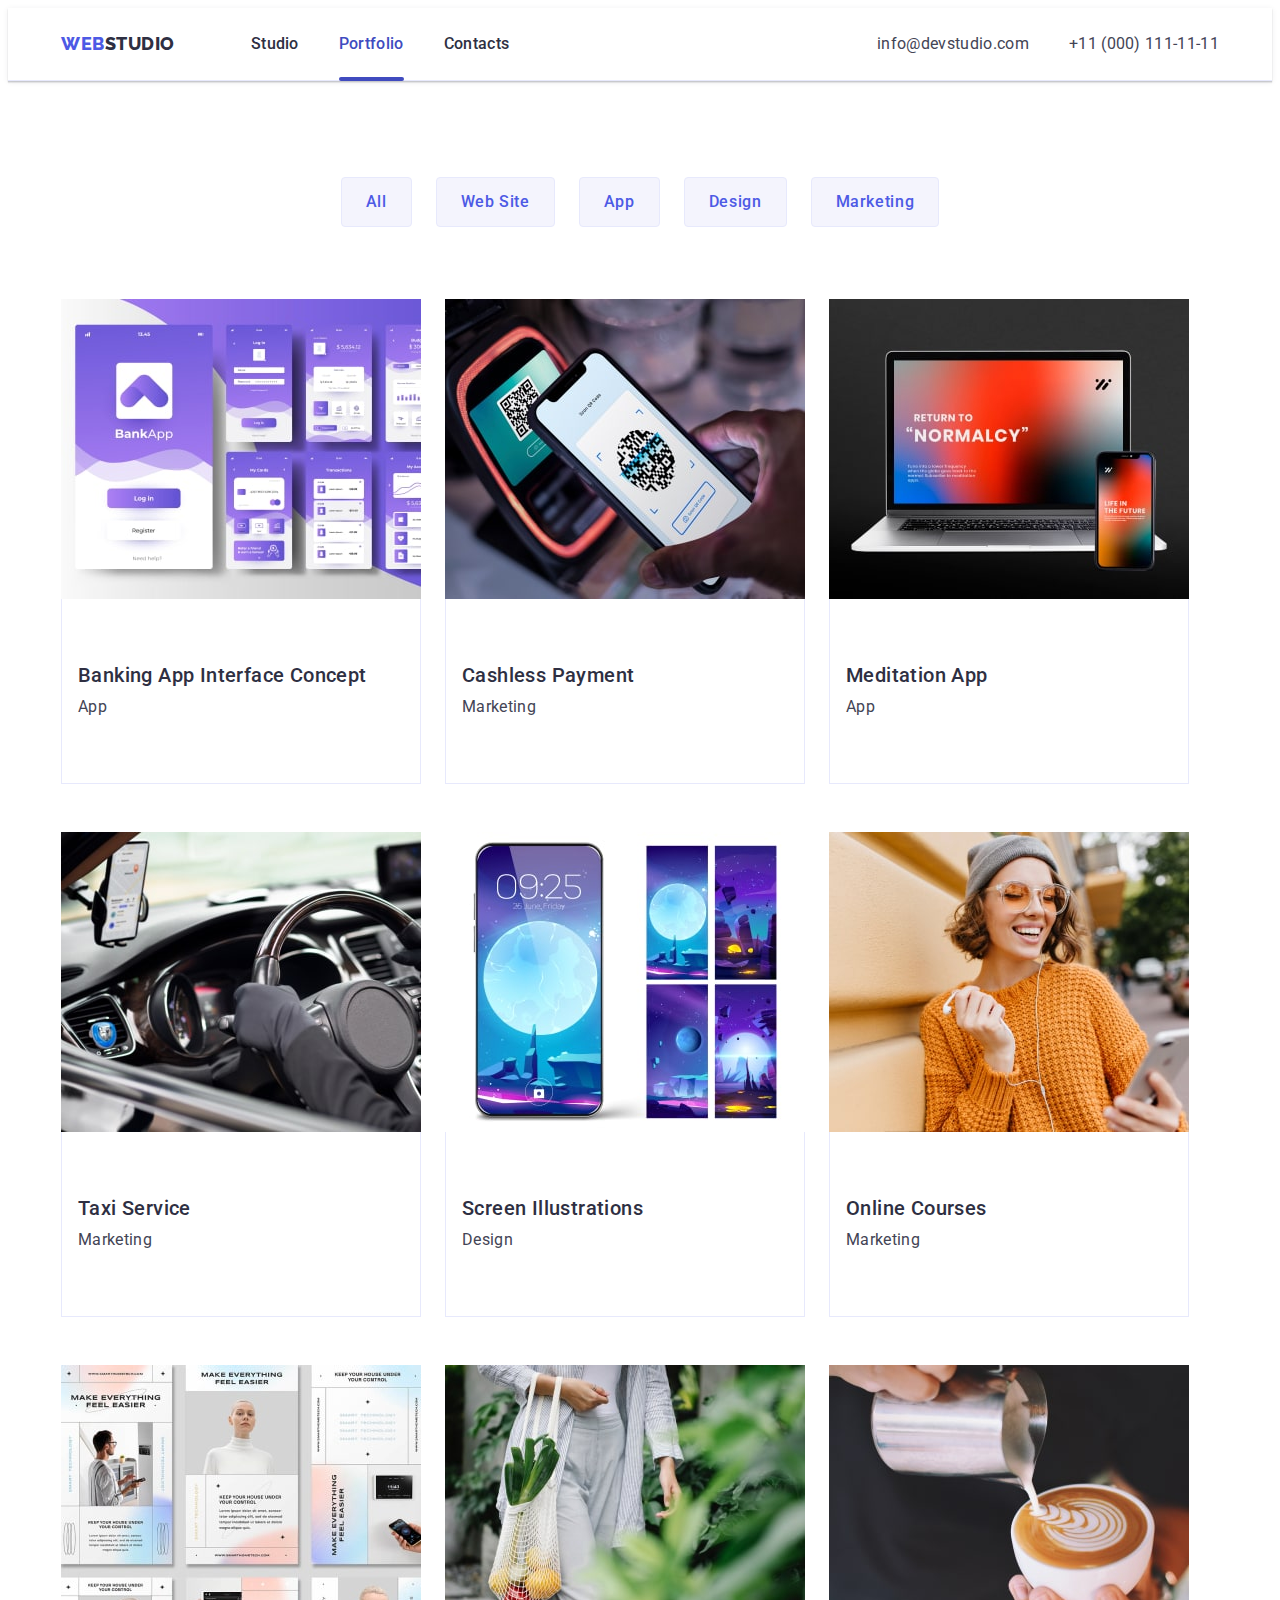
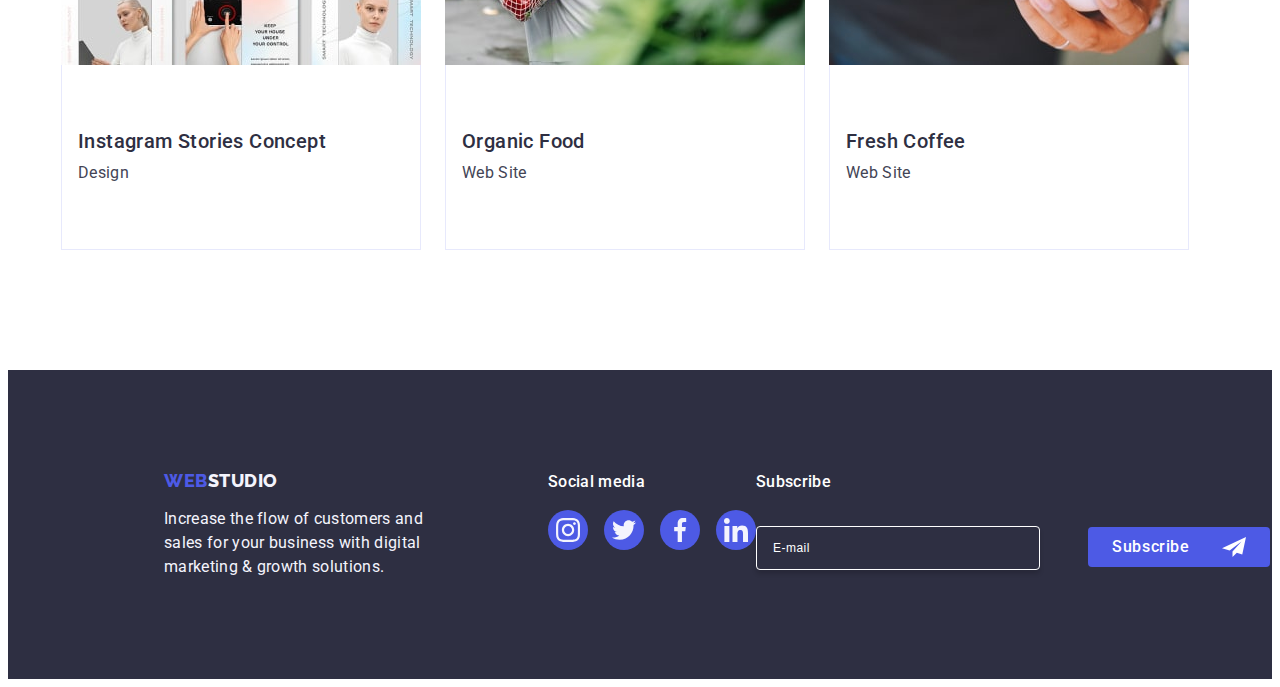
==== commit 2ff66045: "fixik2" ====
--- a/portfolio.html
+++ b/portfolio.html
@@ -351,16 +351,16 @@
                 class="input-footer"
                 type="email"
                 placeholder="E-mail"
-                name="user_email_subscribe"
+                name="user-email-subscribe"
                 id="form-input-footer"
               />
-              <button class="footer-form-button" type="submit">
-                Subscribe
-                <svg class="telegram-icon-svg" width="24" height="24">
-                  <use href="./images/icons.svg#telegram-icon"></use>
-                </svg>
-              </button>
             </label>
+            <button class="footer-form-button" type="submit">
+              Subscribe
+              <svg class="telegram-icon-svg" width="24" height="24">
+                <use href="./images/icons.svg#telegram-icon"></use>
+              </svg>
+            </button>
           </form>
         </div>
       </div>
--- a/css/styles.css
+++ b/css/styles.css
@@ -44,9 +44,7 @@
     padding: 0 15px;
     }
 
-    .abilities-container-main {
-        
-    }
+    
 
     .visually-hidden {
         position: absolute;
@@ -284,8 +282,6 @@
     padding: 120px 0;
 }
 
-.h-our-team {
-}
 
 .our-team-list{
     display: flex;
@@ -597,6 +593,7 @@
 .footer-label {
     display: flex;
     align-items: flex-end;
+  
 }
 
 .footer-list-item-link {
@@ -663,7 +660,7 @@
     box-shadow: 0px 2px 1px 0px rgba(46, 47, 66, 0.08), 0px 1px 1px 0px rgba(46, 47, 66, 0.16), 0px 1px 6px 0px rgba(46, 47, 66, 0.08);
 }
 
-.portfolio-list-images-item {}
+
 
 /* Modal Window */
 
@@ -694,6 +691,7 @@
     top: 50%;
     left: 50%;
     opacity: 1;
+    padding: 72px 24px 24px 24px;
     transform: translate(-50%, -50%) scale(1);
     border-radius: 4px;
     background: var(--dairy);
@@ -776,6 +774,7 @@
     color: var(--white, #FFF);
     font-weight: 500;
     font-size: 16px;
+    margin-bottom: 16px;
     line-height: 1.5; 
     letter-spacing: 0.02em;
 
@@ -807,7 +806,7 @@
 
 .footer-form {
     margin-left: auto;
-
+}
 .telegram-icon-svg {
     margin-left: 16px;
 }
@@ -874,8 +873,8 @@
 
 }
 .modal-form-container {
-    padding: 24px;
-    padding-top: 72px;
+   
+  
 }
 
 .modal-form-label {
@@ -897,7 +896,7 @@
     left: 0;
    transform: translateX(16px) translateY(-50%);
    pointer-events: none;
-   transition: fill 250ms cubic-bezier(0.4, 0, 0.2, 1);;
+   transition: fill 250ms cubic-bezier(0.4, 0, 0.2, 1);
     
 }
 
@@ -962,9 +961,7 @@
     outline: none;
 }
 
-.checkbox-modal {
-   
-}
+
 
 .agreement-checkbox {
     display: inline-flex;
@@ -992,4 +989,5 @@
 .footer-form-tag {
     display: flex;
     gap: 24px;
-}
+    align-items: baseline;
+}
